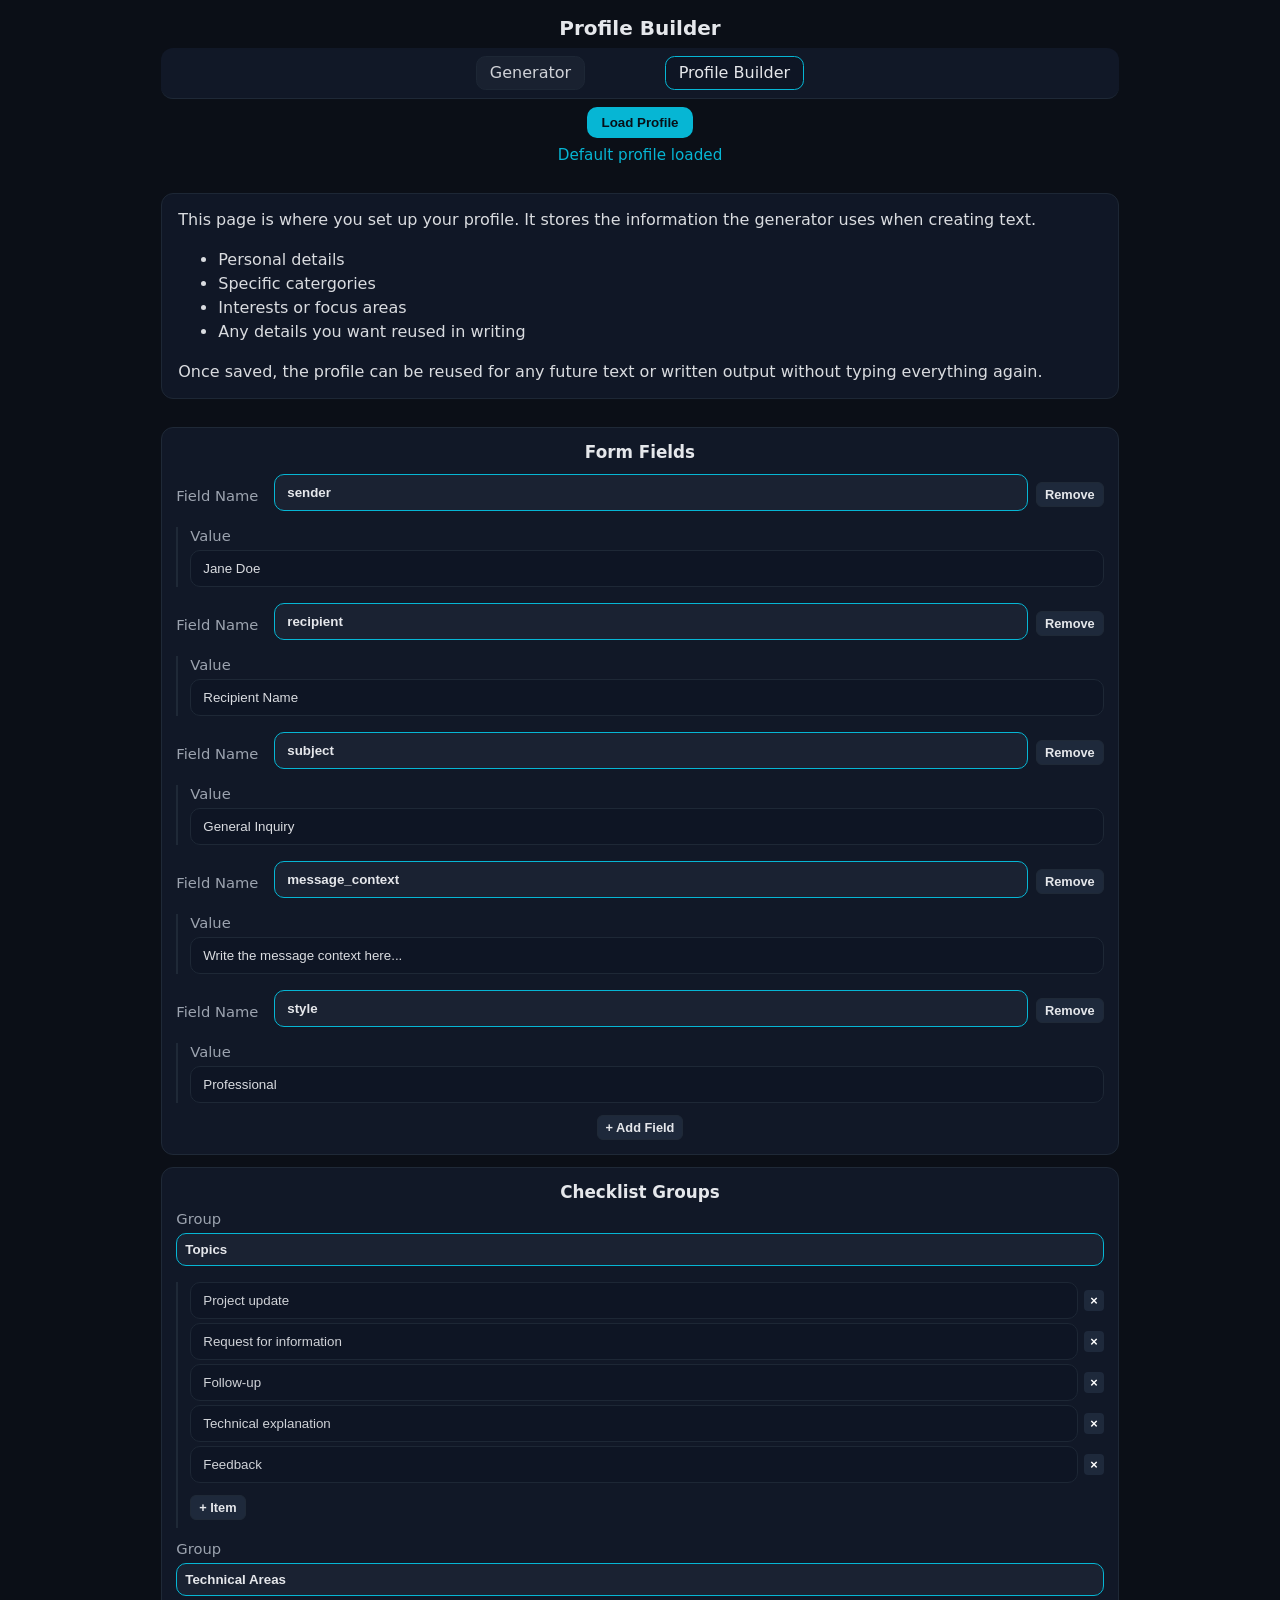
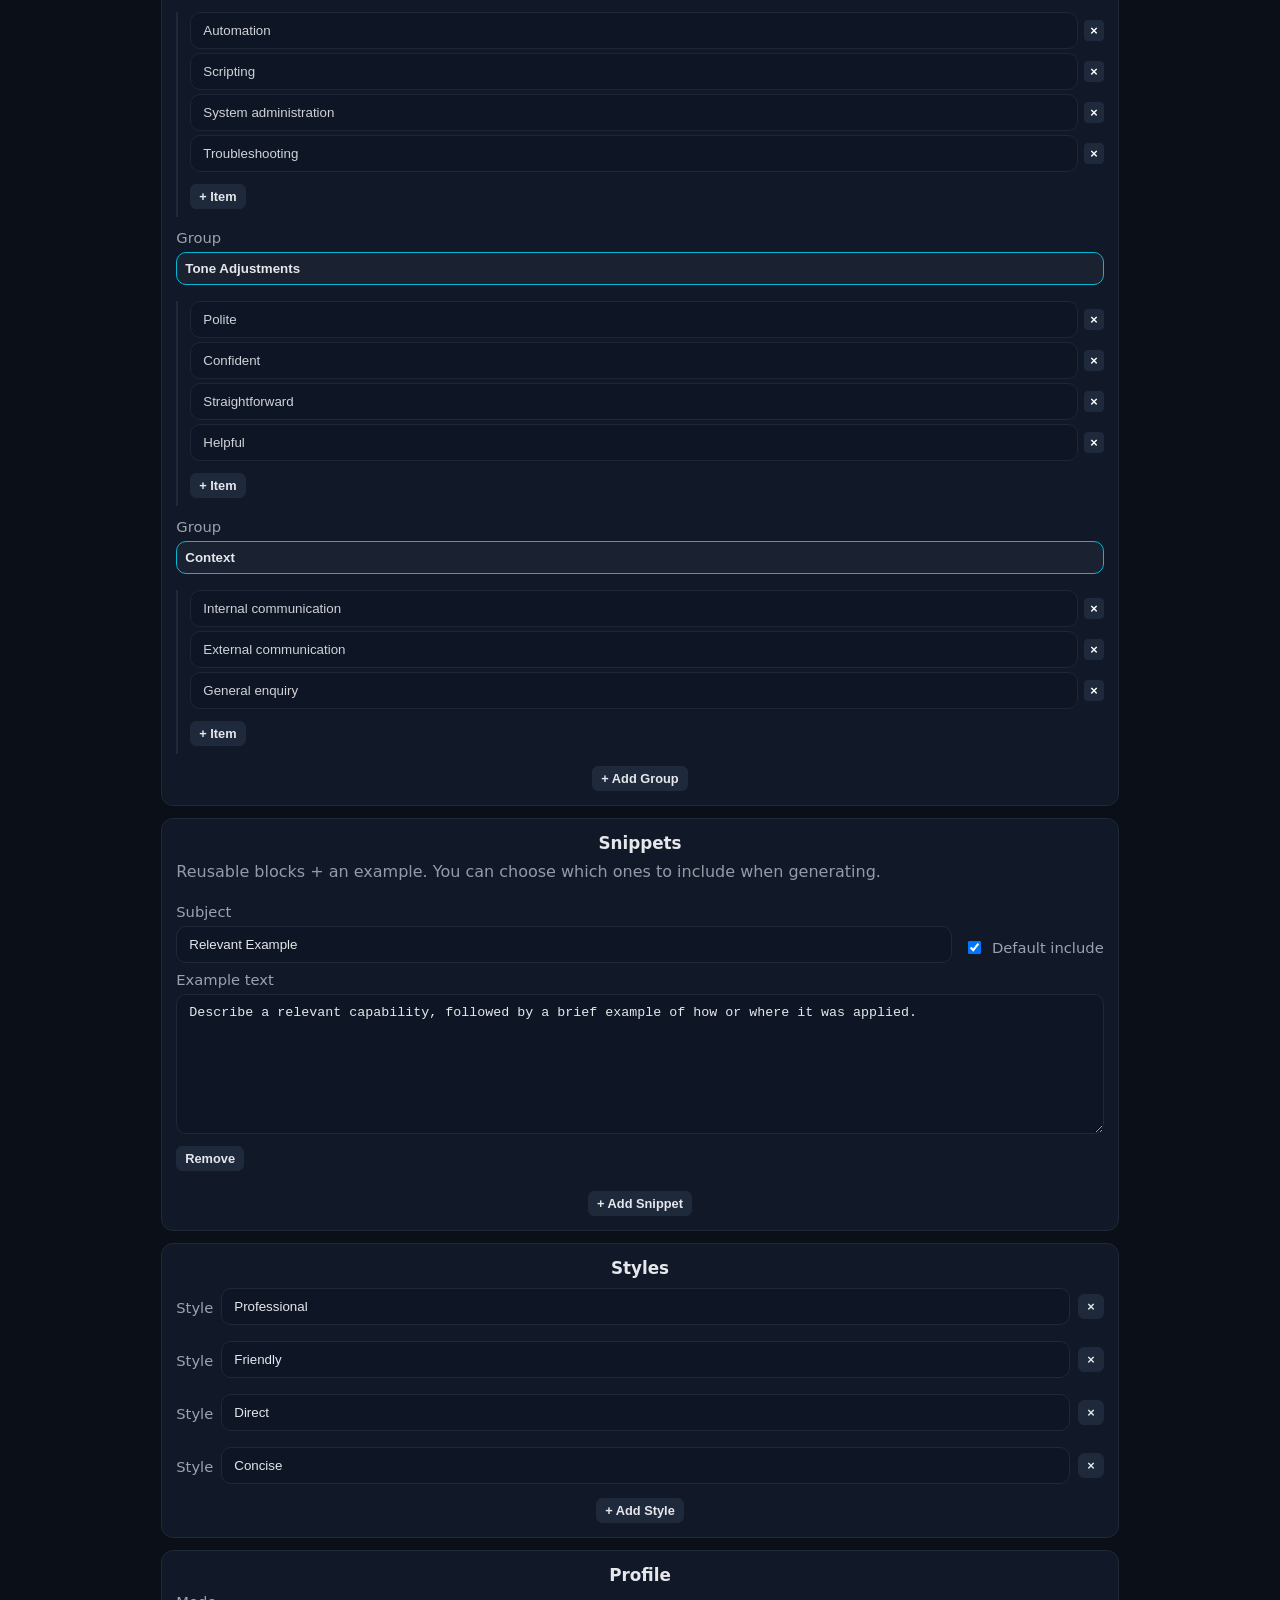
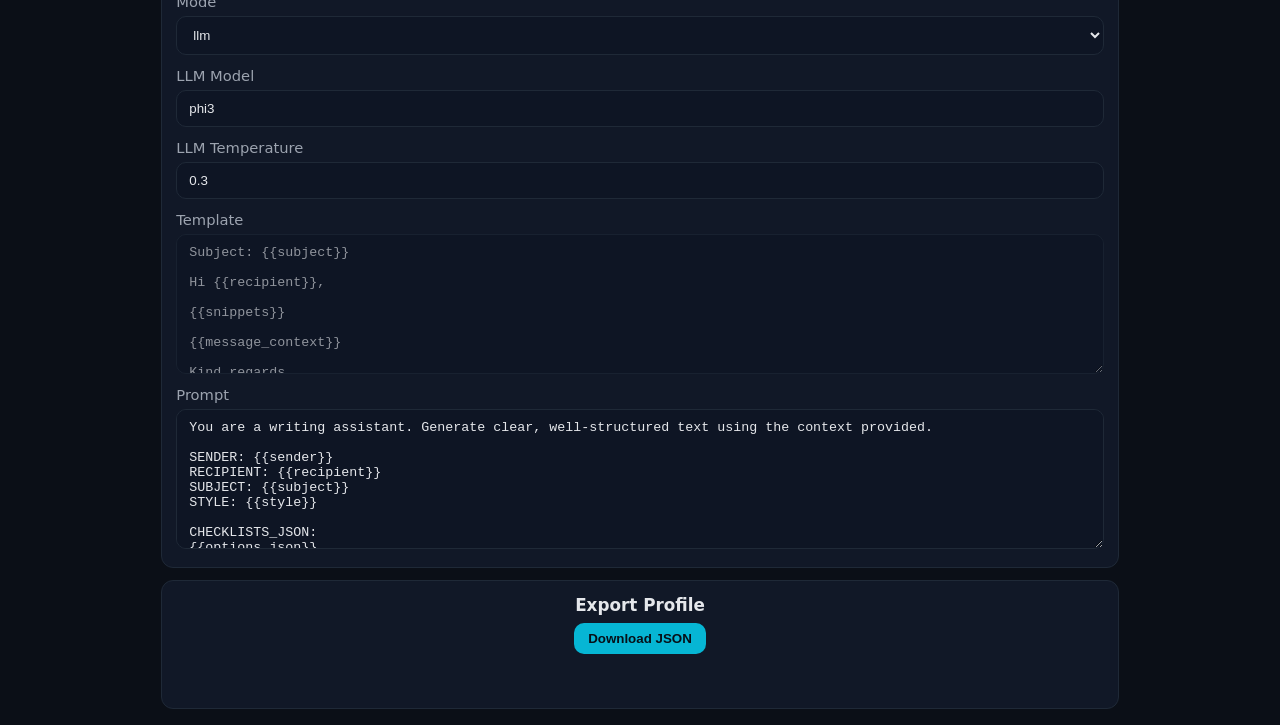
==== site/profile.html @ e266deee "Initial Commit" ====
<!doctype html>
<html lang="en">
<head>
  <meta charset="utf-8" />
  <title>Profile Builder</title>

  <meta name="viewport" content="width=device-width, initial-scale=1" />
  <link rel="stylesheet" href="css/style.css" />

  <link rel="icon" href="data:image/svg+xml,<svg xmlns='http://www.w3.org/2000/svg' viewBox='0 0 100 100'><rect width='100' height='100' rx='18' fill='%2306b6d4'/><text x='50' y='62' font-size='58' text-anchor='middle' fill='%23071018'>TG</text></svg>">
</head>

<body>
<div class="app">

  <header class="header-centered">
    <h1>Profile Builder</h1>

    <nav class="nav">
      <div class="nav-links">
        <a href="index.html">Generator</a>
        <a href="profile.html" aria-current="page">Profile Builder</a>
      </div>
    </nav>

    <div class="profile-loader-wrapper">
      <!-- Load button pane -->
      <div
        data-pane="profile-loader"
        data-state-key="TEXT_PROFILE"
        data-default-profile="data/default.json"
        data-button-label="Load Profile"
        data-accept="application/json"
        data-ticker-id="profile-main"
      ></div>

      <!-- Typewriter ticker pane -->
      <div
        class="profile-loader-ticker"
        data-pane="status-ticker"
        data-messages-url="data/messages.json"
        data-ticker-id="profile-main"
      ></div>
    </div>
  </header>

  <main class="split" id="root">

    <!-- Intro text for profile page -->
    <div class="intro-text"
         data-pane="intro-text"
         data-intro-key="profile">
    </div>

    <!-- Key/value fields -->
    <div data-pane="builder-form"
         data-state-key="TEXT_PROFILE"
         data-title="Form Fields">
    </div>

    <!-- Checklist groups -->
    <div data-pane="builder-checklists"
         data-state-key="TEXT_PROFILE"
         data-title="Checklist Groups">
    </div>

    <!-- Subject + example blocks -->
    <div data-pane="builder-snippets"
         data-state-key="TEXT_PROFILE"
         data-title="Snippets">
    </div>

    <!-- Writing style list -->
    <div data-pane="builder-styles"
         data-state-key="TEXT_PROFILE"
         data-title="Styles">
    </div>

    <!-- Mode + template + prompt + Ollama config -->
    <div data-pane="builder-meta"
         data-state-key="TEXT_PROFILE"
         data-title="Profile">
    </div>

    <!-- Export profile state → JSON file -->
    <div data-pane="builder-export"
         data-state-key="TEXT_PROFILE"
         data-title="Export Profile"
         data-filename="profile.json"
         data-button-label="Download JSON"
         data-ticker-id="profile-main">
    </div>

  </main>
</div>

<!-- Scripts -->
<script src="js/PanesCore.js"></script>
<script src="js/Common/StatusTickerPane.js"></script>
<script src="js/Common/ProfileLoaderPane.js"></script>


<script src="js/Builder/BuilderFormPane.js"></script>
<script src="js/Builder/BuilderChecklistPane.js"></script>
<script src="js/Builder/BuilderSnippetsPane.js"></script>
<script src="js/Builder/BuilderStylesPane.js"></script>
<script src="js/Builder/BuilderMetaPane.js"></script>


<script src="js/Common/ExportPane.js"></script>
<script src="text/intro.js"></script>
<script src="js/Common/IntroPane.js"></script>
<script>
window.Panes && window.Panes.bootstrap();
</script>

</body>
</html>
---- site/css/style.css ----
/* =========================
   Theme Tokens
   ========================= */
:root {
  --bg: #0b0f17;
  --card: #111827;
  --muted: #9ca3af;
  --text: #e5e7eb;
  --border: #1f2937;
  --accent: #06b6d4;
}

/* =========================
   Base / Reset
   ========================= */
* { box-sizing: border-box; }

body {
  margin: 0;
  background: var(--bg);
  color: var(--text);
  font-family: system-ui, sans-serif;
  font-size: 1rem;
}

.muted {
  color: var(--muted);
  opacity: 0.95;
  margin: 0.25rem 0 0.75rem;
  line-height: 1.4;
}

h1 {
  font-size: 1.25rem;
  margin: 0;
}

/* =========================
   Top Nav
   ========================= */
.nav {
  position: sticky;
  top: 0;
  z-index: 10;
  display: flex;
  align-items: center;
  justify-content: center;
  padding: 0.75rem 1rem;
  padding-top: 0.5rem;
  padding-bottom: 0.5rem;
  margin-top: 0.5rem;
  background: var(--card);
  border-bottom: 1px solid var(--border);
  border-radius: 0.75rem;
  width: 80%;
}

.nav .brand {
  font-weight: 700;
  text-decoration: none;
  color: var(--text);
}

.nav .nav-links {
  display: flex;
  gap: 5rem;
}

.nav .nav-links a {
  text-decoration: none;         
  color: var(--text);
  padding: 0.4rem 0.8rem;
  border-radius: 0.6rem;
  border: 1px solid var(--border);
  background: #1a2232;          
  transition: 0.15s ease;
  opacity: 0.9;
}

.nav .nav-links a:hover {
  color: white;
  opacity: 1;
  filter: brightness(1.15);
  border-color: var(--accent);
  background: #0e1524;
}

.nav .nav-links a[aria-current="page"] {
  border-color: var(--accent);
  background: #0e1524;
  opacity: 1;
}

/* =========================
   Intro Text
   ========================= */
.intro-text {
  background: var(--card);
  border: 1px solid var(--border);
  border-radius: 0.75rem;
  color: var(--text);
  padding: 0.875rem 1rem;
  width: 80%;
  margin: 0.75rem auto 1rem;
  line-height: 1.5;
  opacity: 0.95;
}

.intro-text p {
  margin: 0; 
}

/* =========================
   App Layout
   ========================= */
.app {
  max-width: min(110rem, 96vw);
  margin: 0 auto;
  padding: 1rem;
}

.split {
  display: flex;
  flex-direction: column;
  gap: 0.75rem;
}

.pane {
  background: var(--card);
  border: 1px solid var(--border);
  border-radius: 0.75rem;
  padding: 0.875rem;
  width: 80%;
  margin: 0 auto;
}

/* ------------------------------------------------------------------
   Pane host isolation hooks
   - PanesCore adds: .pane-host and .pane-host--<data-pane>
   - Pane renderers can add: .pane--<data-pane>
   Use these selectors for per-pane CSS without bleeding styles.
   ------------------------------------------------------------------ */
.pane-host {
  /* no visual changes by default */
}

.pane--error {
  border-color: #ef4444;
}

.pane h2 {
  margin: 0 0 .5rem;
  font-size: 1.05rem;
}

.pane-title {
  text-align: center;
  margin-bottom: 0.5rem;
}

/* =========================
   Voice Info
   ========================= */
.voice-details {
  text-align: center;
  margin: 0.75rem 0;
}

.voice-details label {
  display: block;
  font-size: 0.9rem;
  color: var(--muted);
  margin-bottom: 0.25rem;
}

#voice-label {
  display: inline-block;
  font-weight: 600;
  color: var(--text);
  opacity: 0.9;
}

/* =========================
   Header + Actions
   ========================= */
.header-centered {
  display: flex;
  flex-direction: column;
  align-items: center;
  margin-bottom: 1rem;
  text-align: center;
}

.actions { 
  display: flex; 
  gap: .5rem; 
  justify-content: center; 
}

.actions-centered { 
  margin-top: .5rem; 
  justify-content: center; 
}

/* =========================
   Buttons
   ========================= */
button {
  background: #223044;
  color: var(--text);
  border: 1px solid var(--border);
  border-radius: 0.625rem;
  padding: 0.5rem 0.875rem;
  font-weight: 600;
}

button.primary { background: var(--accent); color: #071018; border: none; }
button:hover { filter: brightness(1.08); }

button.mini {
  background: #1e293b;
  border: 1px solid var(--border);
  padding: 0.25rem 0.5rem;
  border-radius: 0.375rem;
  font-size: 0.8rem;
  margin: 0.5rem auto;
}

.pane .actions {
  display: flex;
  justify-content: center;
  align-items: center;
  gap: .5rem;
}
.pane .actions button {
  display: inline-flex;  
  margin: 0;             
}

.form-field-key-row {
  display: flex;
  align-items: center;
  gap: 8px;
}

.form-field-key-row label {
  min-width: 90px;
}

.form-field-key-row .mini.danger {
  margin-left: auto;
}

.builder-style-row {
  display: flex;
  gap: 8px;
  align-items: center;
}

.builder-style-row .mini.danger {
  margin-left: auto;
}

.checklist-item-row {
  display: flex;
  gap: 6px;
  margin-bottom: 4px;
}

.checklist-item-row button.mini.danger {
  background: #1e293b;
  color: white;
  border: none;
  padding: 0 6px;
  cursor: pointer;
  border-radius: 4px;
}


/* =========================
   Forms
   ========================= */
label {
  display: block;
  font-size: 0.92rem;
  color: var(--muted);
  margin: 0.5rem 0 0.375rem;
}

input, textarea, select {
  width: 100%;
  background: #0e1524;
  color: var(--text);
  border: 1px solid var(--border);
  border-radius: 0.625rem;
  padding: 0.625rem 0.75rem;
  outline: none;
}


.form-field-block {
  margin-bottom: 0.75rem;
}

.form-field-key-row input.form-key-input {
  font-weight: 600;
  background: #1a2232;
  border: 1px solid var(--accent);
  margin-top: 0.25rem;
  margin-bottom: 0.5rem;
}

.form-field-value-row input.form-value-input {
  background: #0e1524;
  border: 1px solid var(--border);
  opacity: 0.95;
}

.form-field-value-row {
  padding-left: 0.75rem;
  border-left: 2px solid var(--border);
  margin-top: 0.25rem;
}


textarea { min-height: 8.75rem; resize: vertical; }
.group { margin-bottom: 0.75rem; }

#status,
.status-text {
  min-height: 1.2rem;
  line-height: 1.2rem;
  margin-top: 0.5rem;
  color: var(--accent);
  font-size: 0.95rem;
  transition: opacity 180ms ease;
  opacity: 0;
  visibility: hidden;
}

#status.show,
.status-text.show {
  opacity: 1;
  visibility: visible;
}

.is-disabled {
  opacity: .6;
}

.checklist-title-wrap input {
  font-weight: 600;
  background: #1a2232;
  border: 1px solid var(--accent);
  padding: 0.5rem;
  margin-bottom: 0.5rem;
}

.checklist-items-wrap > div > div > input {
  font-weight: 400;
  background: #0e1524;
  border: 1px solid var(--border);
  opacity: 0.9;
}

.checklist-items-wrap {
  padding-left: 0.75rem;
  border-left: 2px solid var(--border);
  margin-top: 0.5rem;
}


/* =========================
   Checklist 
   ========================= */
.checklist {
  display: grid;
  grid-template-columns: repeat(auto-fill, minmax(280px, 1fr)); 
  gap: 0.75rem;  
  border: 1px dashed var(--border);
  border-radius: 0.625rem;
  padding: 0.75rem;
}

.checkrow {
  display: grid;
  grid-template-columns: 1fr auto; 
  align-items: center;
  padding: 0.5rem 0.75rem;
  background: rgba(255,255,255,0.03);
  border: 1px solid var(--border);
  border-radius: 0.5rem;
}

.checkrow label { 
  margin: 0; 
}

.checkrow input[type="checkbox"] { 
  justify-self: end; 
}

.checkrow:last-child { 
  border-bottom: 1px solid var(--border); 
}

.flash {
  display: block;
  text-align: center;
  min-height: 2em; 
  margin-top: 0.5rem;
  padding-bottom: 0.5rem;
}

/* =========================
   Snippets
   ========================= */
.snippet-row-top {
  display: grid;
  grid-template-columns: 1fr auto;
  gap: 0.75rem;
  align-items: end;
}

.snippet-include {
  display: flex;
  align-items: center;
  gap: 0.5rem;
  justify-content: flex-end;
  margin-top: 1.25rem;
  color: var(--muted);
  font-size: 0.92rem;
}

.snippet-include input[type="checkbox"] {
  width: auto;
}

.snippet-list {
  display: grid;
  grid-template-columns: 1fr;
  gap: 0.75rem;
  border: 1px dashed var(--border);
  border-radius: 0.625rem;
  padding: 0.75rem;
}

.snippet-card {
  border: 1px solid var(--border);
  border-radius: 0.625rem;
  background: rgba(255,255,255,0.03);
  padding: 0.75rem;
}

.snippet-head {
  display: grid;
  grid-template-columns: 1fr auto;
  gap: 0.75rem;
  align-items: center;
  margin-bottom: 0.5rem;
}

.snippet-subject {
  font-weight: 700;
}

.snippet-body textarea {
  min-height: 5.25rem;
}

/* =========================
   Preview
   ========================= */
.text {
  background: #0e1524;
  border: 1px solid var(--border);
  border-radius: 0.75rem;
  padding: 1rem;
  white-space: pre-wrap;
  line-height: 1.5;
  min-height: 25rem;
  width: 100%;
  resize: vertical;
  font-family: inherit;
  line-height: 1.5;
}

#preview-flash {
  text-align: center;
  min-height: 2em; 
  margin-top: 0.5rem;
  padding-bottom: 0.5rem;
}

/* =========================
   Responsive
   ========================= */
@media (max-width: 600px) {
  .split {
    display: flex;
    flex-direction: column;
    gap: 0.5rem;
  }

  .pane {
    width: 100%;
    padding: 0.75rem;
  }

  .app {
    padding: 0.5rem;
  }
}
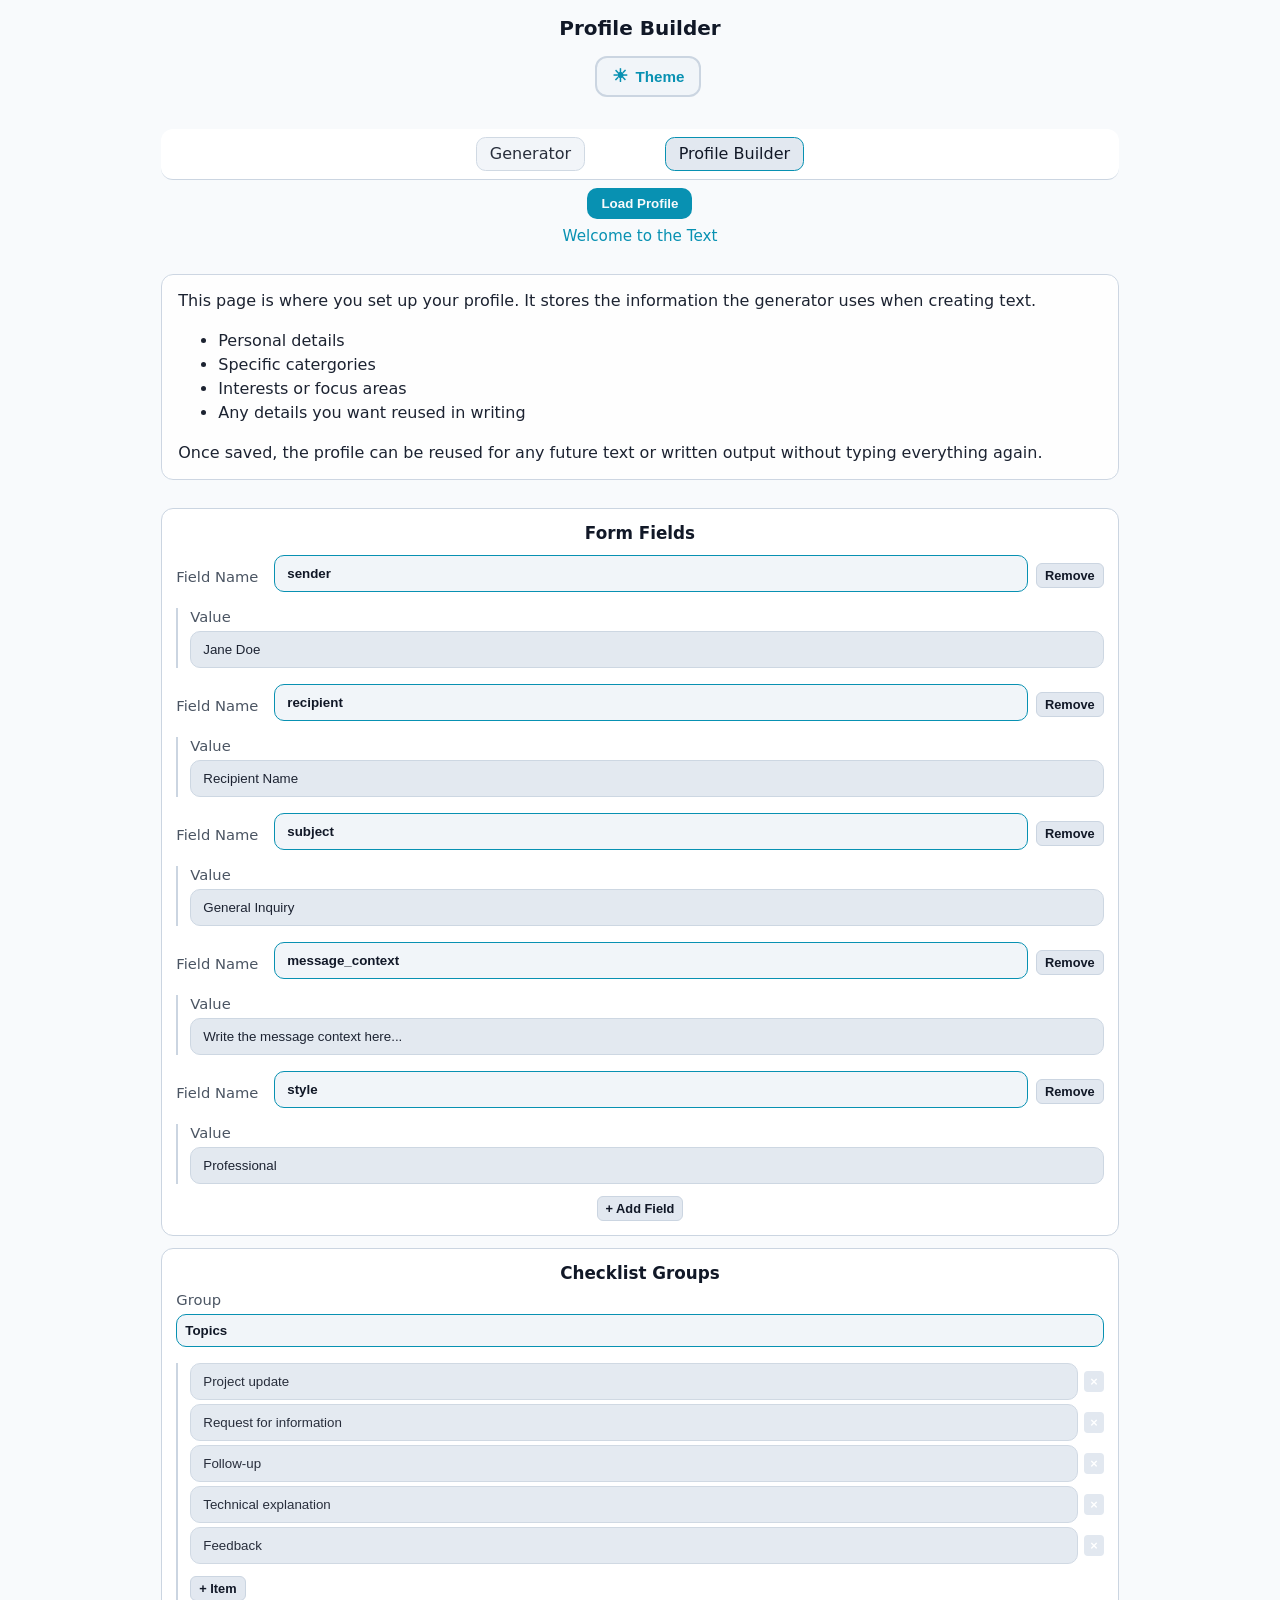
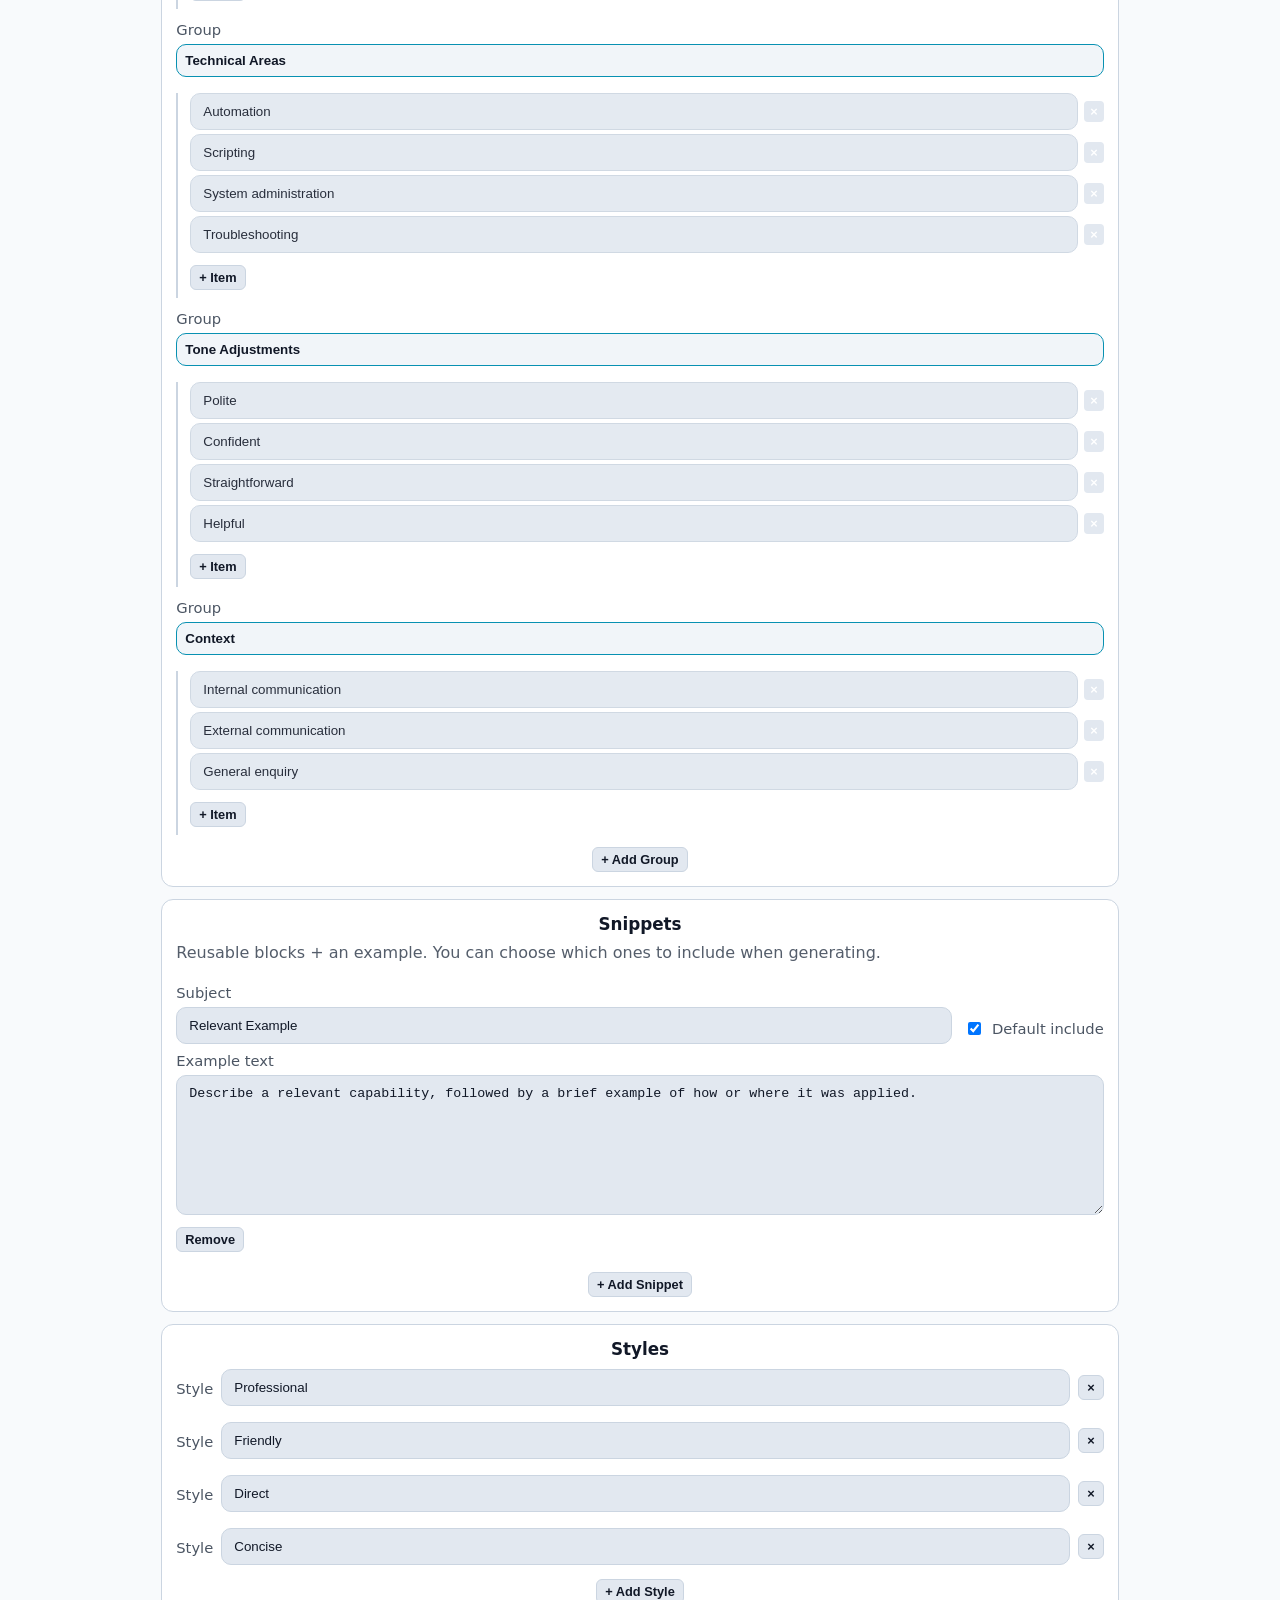
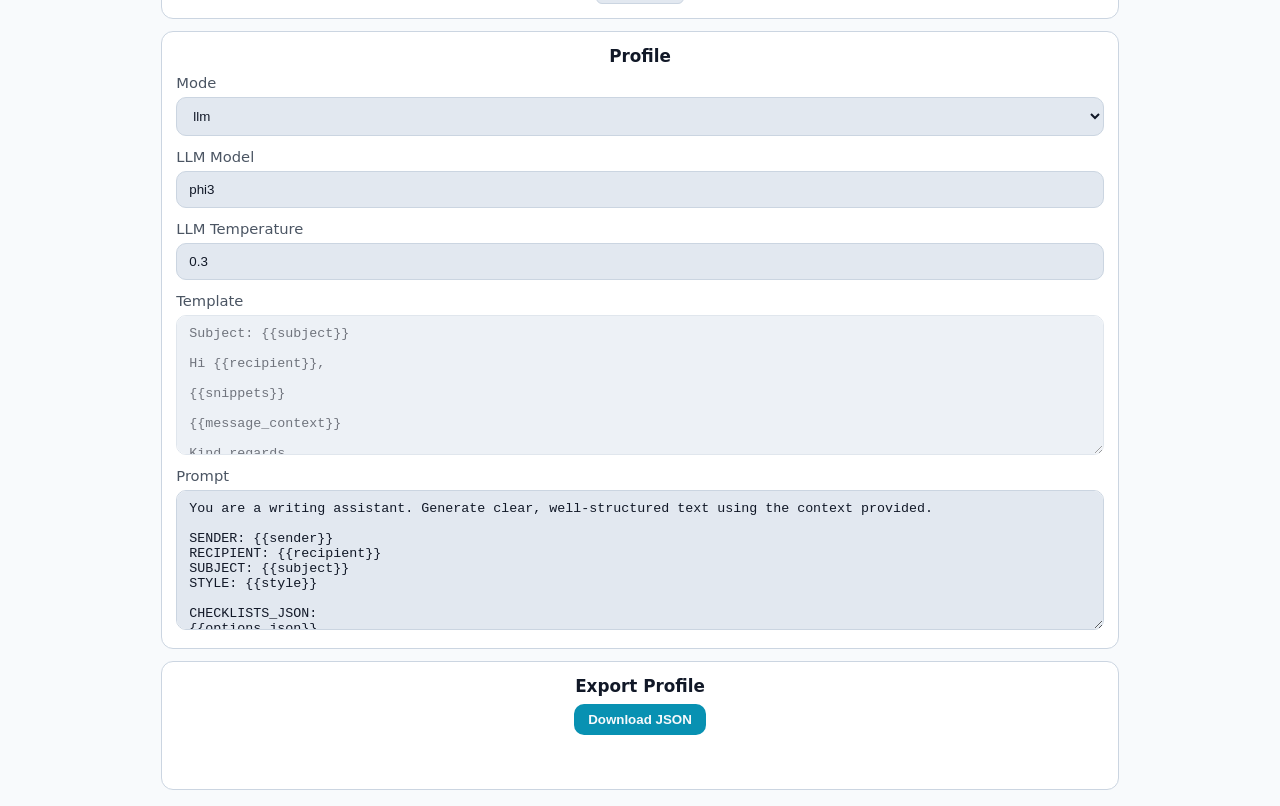
==== commit ccdeb170: "added theme toggle" ====
--- a/site/profile.html
+++ b/site/profile.html
@@ -15,6 +15,19 @@
 
   <header class="header-centered">
     <h1>Profile Builder</h1>
+
+    <!-- Theme toggle button -->
+    <div class="theme-toggle-wrapper">
+      <button
+        class="theme-toggle"
+        type="button"
+        aria-label="Toggle light/dark mode"
+        aria-pressed="false"
+        title="Toggle light/dark mode">
+        <span class="theme-toggle-icon" aria-hidden="true">☾</span>
+        <span class="theme-toggle-text">Theme</span>
+      </button>
+    </div>
 
     <nav class="nav">
       <div class="nav-links">
@@ -95,6 +108,7 @@
 </div>
 
 <!-- Scripts -->
+<script src="js/Common/themeToggle.js"></script>
 <script src="js/PanesCore.js"></script>
 <script src="js/Common/StatusTickerPane.js"></script>
 <script src="js/Common/ProfileLoaderPane.js"></script>
--- a/site/css/style.css
+++ b/site/css/style.css
@@ -8,6 +8,31 @@
   --text: #e5e7eb;
   --border: #1f2937;
   --accent: #06b6d4;
+  --surface: #1a2232;
+  --surface-alt: #0e1524;
+  --danger: #ef4444;
+  --button-bg: #223044;
+  --button-mini-bg: #1e293b;
+  --text-strong: #ffffff;
+  --accent-contrast: #071018;
+  --overlay-soft: rgba(255,255,255,0.03);
+}
+
+html[data-theme="light"] {
+  --bg: #f8fafc;
+  --card: #ffffff;
+  --muted: #4b5563;
+  --text: #111827;
+  --border: #cbd5e1;
+  --accent: #0891b2;
+  --surface: #f1f5f9;
+  --surface-alt: #e2e8f0;
+  --danger: #dc2626;
+  --button-bg: #cbd5e1;
+  --button-mini-bg: #e2e8f0;
+  --text-strong: #ffffff;
+  --accent-contrast: #f8fafc;
+  --overlay-soft: rgba(15,23,42,0.06);
 }
 
 /* =========================
@@ -34,6 +59,58 @@
   font-size: 1.25rem;
   margin: 0;
 }
+
+/* =======================
+   Theme Toggle
+======================= */
+.theme-toggle-wrapper {
+  display: flex;
+  justify-content: center;
+  margin: 1rem 0 1.5rem 0;
+}
+
+.theme-toggle {
+  display: inline-flex;
+  align-items: center;
+  gap: 0.5rem;
+  margin-left: 1rem;
+
+  backdrop-filter: blur(8px);
+  -webkit-backdrop-filter: blur(8px);
+
+  background: var(--surface);
+  border: 2px solid var(--border);
+  border-radius: 12px;
+  padding: 0.6rem 0.9rem;
+
+  color: var(--accent);
+  font-weight: bold;
+  cursor: pointer;
+
+  transition: transform 0.2s ease, box-shadow 0.2s ease, color 0.2s ease;
+}
+
+.theme-toggle:hover,
+.theme-toggle:focus {
+  transform: translateY(-2px);
+  box-shadow: 0 0 12px var(--accent);
+  outline: none;
+}
+
+.theme-toggle:active {
+  transform: translateY(0);
+  box-shadow: none;
+}
+
+.theme-toggle-icon {
+  font-size: 1.1rem;
+  line-height: 1;
+}
+
+.theme-toggle-text {
+  font-size: 0.95rem;
+}
+
 
 /* =========================
    Top Nav
@@ -72,22 +149,22 @@
   padding: 0.4rem 0.8rem;
   border-radius: 0.6rem;
   border: 1px solid var(--border);
-  background: #1a2232;          
+  background: var(--surface);          
   transition: 0.15s ease;
   opacity: 0.9;
 }
 
 .nav .nav-links a:hover {
-  color: white;
+  color: var(--text-strong);
   opacity: 1;
   filter: brightness(1.15);
   border-color: var(--accent);
-  background: #0e1524;
+  background: var(--surface-alt);
 }
 
 .nav .nav-links a[aria-current="page"] {
   border-color: var(--accent);
-  background: #0e1524;
+  background: var(--surface-alt);
   opacity: 1;
 }
 
@@ -145,7 +222,7 @@
 }
 
 .pane--error {
-  border-color: #ef4444;
+  border-color: var(--danger);
 }
 
 .pane h2 {
@@ -206,7 +283,7 @@
    Buttons
    ========================= */
 button {
-  background: #223044;
+  background: var(--button-bg);
   color: var(--text);
   border: 1px solid var(--border);
   border-radius: 0.625rem;
@@ -214,11 +291,11 @@
   font-weight: 600;
 }
 
-button.primary { background: var(--accent); color: #071018; border: none; }
+button.primary { background: var(--accent); color: var(--accent-contrast); border: none; }
 button:hover { filter: brightness(1.08); }
 
 button.mini {
-  background: #1e293b;
+  background: var(--button-mini-bg);
   border: 1px solid var(--border);
   padding: 0.25rem 0.5rem;
   border-radius: 0.375rem;
@@ -268,8 +345,8 @@
 }
 
 .checklist-item-row button.mini.danger {
-  background: #1e293b;
-  color: white;
+  background: var(--button-mini-bg);
+  color: var(--text-strong);
   border: none;
   padding: 0 6px;
   cursor: pointer;
@@ -289,7 +366,7 @@
 
 input, textarea, select {
   width: 100%;
-  background: #0e1524;
+  background: var(--surface-alt);
   color: var(--text);
   border: 1px solid var(--border);
   border-radius: 0.625rem;
@@ -304,14 +381,14 @@
 
 .form-field-key-row input.form-key-input {
   font-weight: 600;
-  background: #1a2232;
+  background: var(--surface);
   border: 1px solid var(--accent);
   margin-top: 0.25rem;
   margin-bottom: 0.5rem;
 }
 
 .form-field-value-row input.form-value-input {
-  background: #0e1524;
+  background: var(--surface-alt);
   border: 1px solid var(--border);
   opacity: 0.95;
 }
@@ -350,7 +427,7 @@
 
 .checklist-title-wrap input {
   font-weight: 600;
-  background: #1a2232;
+  background: var(--surface);
   border: 1px solid var(--accent);
   padding: 0.5rem;
   margin-bottom: 0.5rem;
@@ -358,7 +435,7 @@
 
 .checklist-items-wrap > div > div > input {
   font-weight: 400;
-  background: #0e1524;
+  background: var(--surface-alt);
   border: 1px solid var(--border);
   opacity: 0.9;
 }
@@ -387,7 +464,7 @@
   grid-template-columns: 1fr auto; 
   align-items: center;
   padding: 0.5rem 0.75rem;
-  background: rgba(255,255,255,0.03);
+  background: var(--overlay-soft);
   border: 1px solid var(--border);
   border-radius: 0.5rem;
 }
@@ -448,7 +525,7 @@
 .snippet-card {
   border: 1px solid var(--border);
   border-radius: 0.625rem;
-  background: rgba(255,255,255,0.03);
+  background: var(--overlay-soft);
   padding: 0.75rem;
 }
 
@@ -472,7 +549,7 @@
    Preview
    ========================= */
 .text {
-  background: #0e1524;
+  background: var(--surface-alt);
   border: 1px solid var(--border);
   border-radius: 0.75rem;
   padding: 1rem;
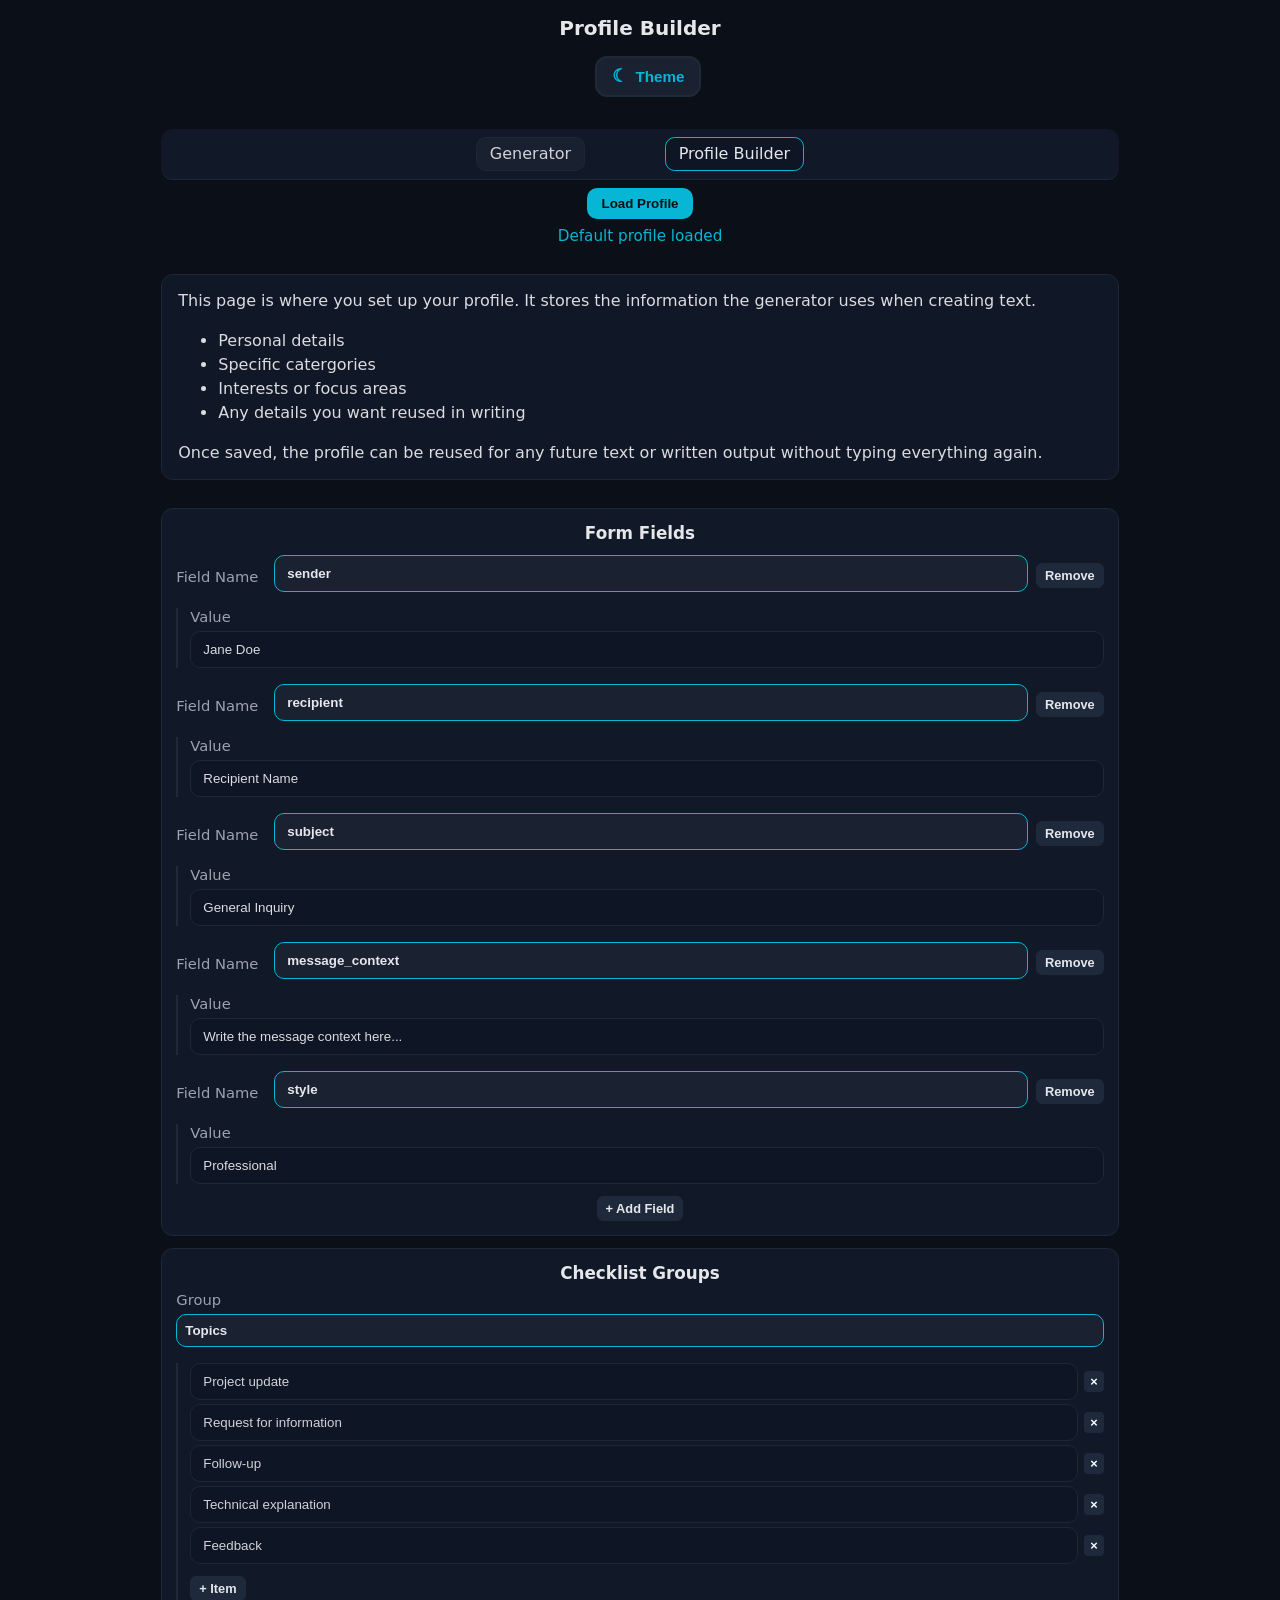
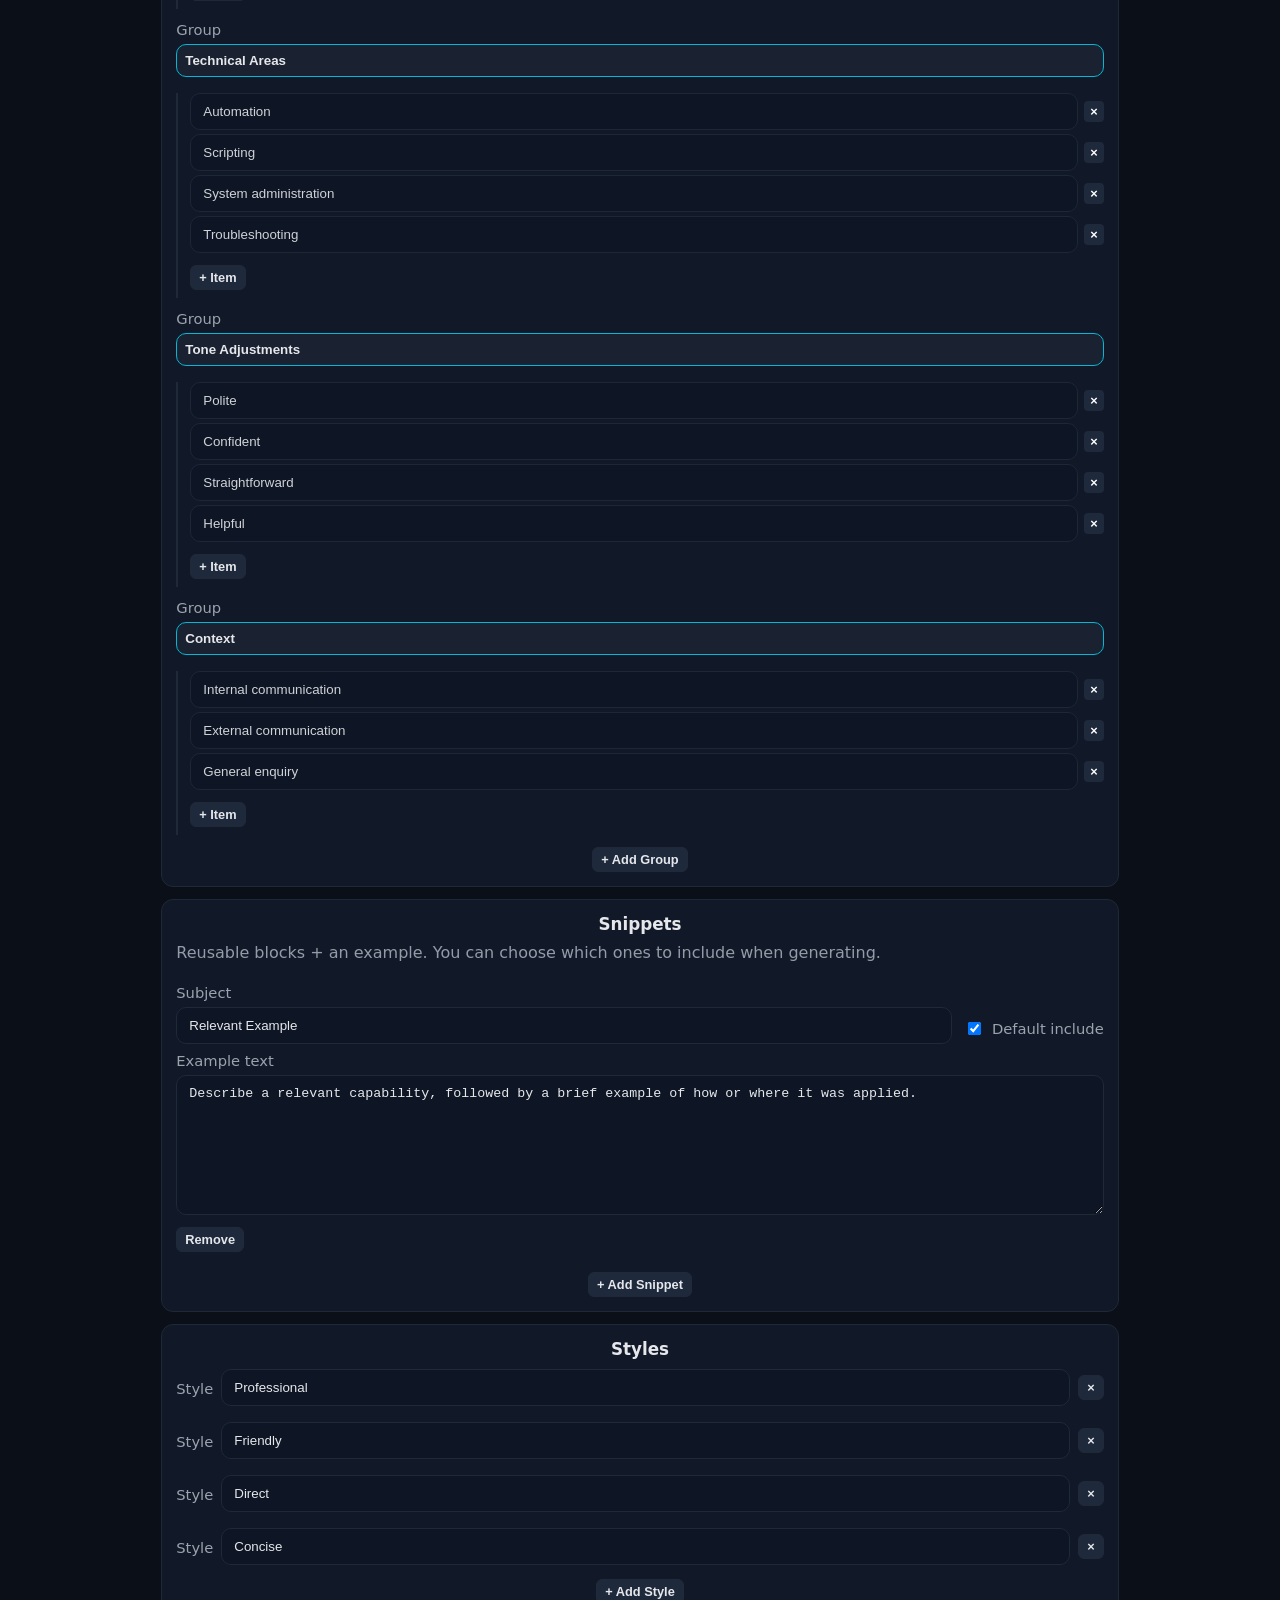
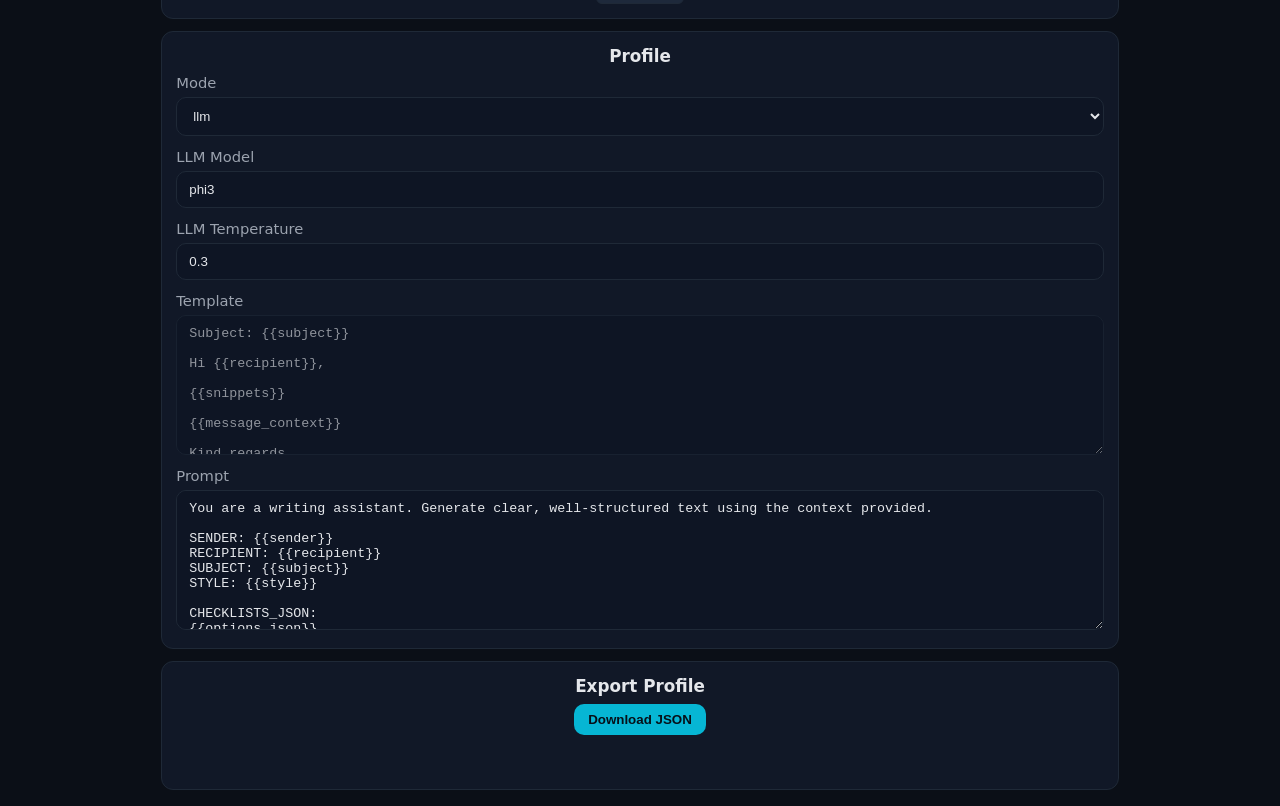
==== commit da285f08: "added favicon" ====
--- a/site/profile.html
+++ b/site/profile.html
@@ -1,132 +1,25 @@
-<!doctype html>
+<!DOCTYPE html>
 <html lang="en">
 <head>
+  <!-- Head / Meta -->
   <meta charset="utf-8" />
   <title>Profile Builder</title>
-
   <meta name="viewport" content="width=device-width, initial-scale=1" />
+  <!-- Styles -->
   <link rel="stylesheet" href="css/style.css" />
 
-  <link rel="icon" href="data:image/svg+xml,<svg xmlns='http://www.w3.org/2000/svg' viewBox='0 0 100 100'><rect width='100' height='100' rx='18' fill='%2306b6d4'/><text x='50' y='62' font-size='58' text-anchor='middle' fill='%23071018'>TG</text></svg>">
+  <!-- Simple inline favicon -->
+  <link rel="icon" href="images/favicon/optimized/favicon.ico" sizes="any">
+  <link rel="icon" type="image/png" sizes="32x32" href="images/favicon/optimized/favicon-32x32.png">
+  <link rel="icon" type="image/png" sizes="16x16" href="images/favicon/optimized/favicon-16x16.png">
+  <link rel="apple-touch-icon" sizes="180x180" href="images/favicon/optimized/favicon-180x180.png">
+
 </head>
-
 <body>
-<div class="app">
-
-  <header class="header-centered">
-    <h1>Profile Builder</h1>
-
-    <!-- Theme toggle button -->
-    <div class="theme-toggle-wrapper">
-      <button
-        class="theme-toggle"
-        type="button"
-        aria-label="Toggle light/dark mode"
-        aria-pressed="false"
-        title="Toggle light/dark mode">
-        <span class="theme-toggle-icon" aria-hidden="true">☾</span>
-        <span class="theme-toggle-text">Theme</span>
-      </button>
-    </div>
-
-    <nav class="nav">
-      <div class="nav-links">
-        <a href="index.html">Generator</a>
-        <a href="profile.html" aria-current="page">Profile Builder</a>
-      </div>
-    </nav>
-
-    <div class="profile-loader-wrapper">
-      <!-- Load button pane -->
-      <div
-        data-pane="profile-loader"
-        data-state-key="TEXT_PROFILE"
-        data-default-profile="data/default.json"
-        data-button-label="Load Profile"
-        data-accept="application/json"
-        data-ticker-id="profile-main"
-      ></div>
-
-      <!-- Typewriter ticker pane -->
-      <div
-        class="profile-loader-ticker"
-        data-pane="status-ticker"
-        data-messages-url="data/messages.json"
-        data-ticker-id="profile-main"
-      ></div>
-    </div>
-  </header>
-
-  <main class="split" id="root">
-
-    <!-- Intro text for profile page -->
-    <div class="intro-text"
-         data-pane="intro-text"
-         data-intro-key="profile">
-    </div>
-
-    <!-- Key/value fields -->
-    <div data-pane="builder-form"
-         data-state-key="TEXT_PROFILE"
-         data-title="Form Fields">
-    </div>
-
-    <!-- Checklist groups -->
-    <div data-pane="builder-checklists"
-         data-state-key="TEXT_PROFILE"
-         data-title="Checklist Groups">
-    </div>
-
-    <!-- Subject + example blocks -->
-    <div data-pane="builder-snippets"
-         data-state-key="TEXT_PROFILE"
-         data-title="Snippets">
-    </div>
-
-    <!-- Writing style list -->
-    <div data-pane="builder-styles"
-         data-state-key="TEXT_PROFILE"
-         data-title="Styles">
-    </div>
-
-    <!-- Mode + template + prompt + Ollama config -->
-    <div data-pane="builder-meta"
-         data-state-key="TEXT_PROFILE"
-         data-title="Profile">
-    </div>
-
-    <!-- Export profile state → JSON file -->
-    <div data-pane="builder-export"
-         data-state-key="TEXT_PROFILE"
-         data-title="Export Profile"
-         data-filename="profile.json"
-         data-button-label="Download JSON"
-         data-ticker-id="profile-main">
-    </div>
-
-  </main>
-</div>
-
-<!-- Scripts -->
-<script src="js/Common/themeToggle.js"></script>
-<script src="js/PanesCore.js"></script>
-<script src="js/Common/StatusTickerPane.js"></script>
-<script src="js/Common/ProfileLoaderPane.js"></script>
-
-
-<script src="js/Builder/BuilderFormPane.js"></script>
-<script src="js/Builder/BuilderChecklistPane.js"></script>
-<script src="js/Builder/BuilderSnippetsPane.js"></script>
-<script src="js/Builder/BuilderStylesPane.js"></script>
-<script src="js/Builder/BuilderMetaPane.js"></script>
-
-
-<script src="js/Common/ExportPane.js"></script>
-<script src="text/intro.js"></script>
-<script src="js/Common/IntroPane.js"></script>
-<script>
-window.Panes && window.Panes.bootstrap();
-</script>
-
+  <!-- App Root -->
+  <div id="app"></div>
+  <!-- Scripts -->
+  <!-- Page Module -->
+  <script type="module" src="js/pages/profilePage.js"></script>
 </body>
-</html>+</html>
